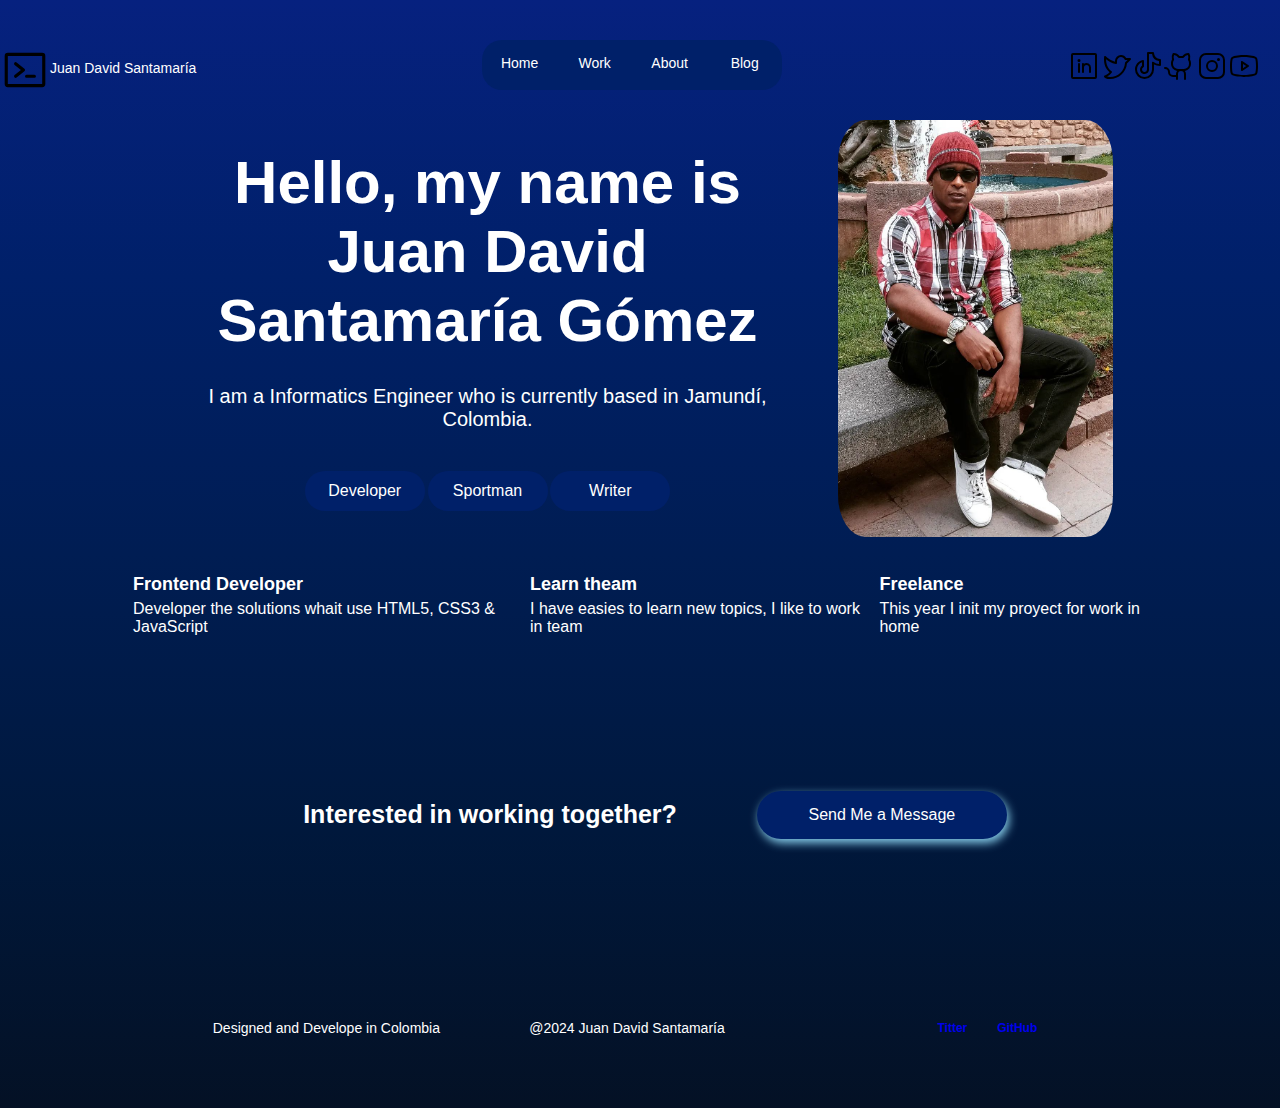
==== index.html @ 30ac2537 "Esta es mi nueva web personal como practica de lo aprendido en los cursor de PLATZI" ====
<!DOCTYPE html>
<html lang="en">
<head>
    <meta charset="UTF-8">
    <meta name="viewport" content="width=device-width, initial-scale=1.0">
    <title>Juan David Santamaría</title>
    <link rel="stylesheet" href="./style.css">
    <link rel="stylesheet" href="./css/tablet.css" media="(min-width:768px)" >
    <link rel="stylesheet" href="./css/computador.css" media="(min-width:1024px)">
    <link rel="preconnect" href="https://fonts.googleapis.com">
    <link rel="preconnect" href="https://fonts.gstatic.com" crossorigin>
    <link href="https://fonts.googleapis.com/css2?family=Roboto:wght@100&display=swap" rel="stylesheet"> 
    
</head>
<body class="color">
    <header>
        <div class="header--title">
            <img src="./assets/icons/terminal-window.svg" alt="icons terminal">
            <p>Juan David Santamaría</p>
        </div>
        <ul class="header--menu">
            <li><a href="#">Home</a></li>
            <li><a href="#">Work</a></li>
            <li><a href="#">About</a></li>
            <li><a href="#">Blog</a></li>
        </ul>
        <nav >
            <ul class="header-icons">
                <li>
                    <a href="https://www.linkedin.com/in/juan-david-santamaria/" target="_blank"><img src="./assets/icons/linkedin-logo.svg" alt="linkin"></a>
                </li>
                <li>
                    <a href="https://twitter.com/juanda4042" target="_blank"><img src="./assets/icons/twitter-logo.svg" alt="Twitter"></a>
                </li>
                <li>
                    <a href="https://www.tiktok.com/@juanito0803" target="_blank"><img src="./assets/icons/tiktok-logo.svg"  alt="tiktok"></a>
                </li>
                <li>
                    <a href="https://github.com/juanda404" target="_blank"><img src="./assets/icons/github-logo.svg" alt="github"></a>
                </li>
                <li>
                    <a href="https://www.instagram.com/juanda404/" target="_blank"><img src="./assets/icons/instagram-logo.svg" alt="Instagram"></a>
                </li>
                <li>
                    <a href="https://www.youtube.com/@jdavid404" target="_blank"><img src="./assets/icons/youtube-logo.svg" alt="Youtube"></a>
                </li>
            </ul>
        </nav>
    </header>
    <main>
        <section class="seccions">
            <div class="info--person">
                <h1>Hello, my name is Juan David Santamaría Gómez</h1>
                <p>I am a Informatics Engineer who is currently based in Jamundí, Colombia. </p>
                <div class="skill">
                    <button>Developer</button>
                    <button>Sportman</button>
                    <button>Writer</button>
                </div>
            </div>
            <figure class="container-imag">
                <img src="./assets/images/Selection_022.png" alt="Juan David">
            </figure>
        </section>
        <section class="seccions">
            <div class="container-skill-hard">
                <div class="skill-hard">
                    <h3>Frontend Developer</h3>
                    <p>Developer the solutions whait use HTML5, CSS3 & JavaScript </p>
                </div>
                <div class="skill-hard">
                    <h3>Learn theam</h3>
                    <p>I have easies to learn new topics, I like to work in team</p>
                </div>
                <div class="skill-hard">
                    <h3>Freelance</h3>
                    <p>This year I init my proyect for work in home</p>
                </div>
            </div>
        </section>
        <section class="seccions">
            <div class="contacts">
                <h2>Interested in working together?</h2>
                <a href="mailto: juandavidsantamariag@gmail.com">Send Me a Message</a>
            </div>                
        </section>
    </main>
</body>
<footer>
    <section class="top">
        <p>Designed and Develope in Colombia</p>
        <p>@2024 Juan David Santamaría</p> 
    </section>
    <section class="bottom">
        <ul>
            <li><a href="https://twitter.com/juanda4042"  target="_blank">Titter</a></li>
            <li><a href="https://github.com/juanda404"  target="_blank">GitHub</a></li>
        </ul>
    </section>
</footer>
</html>
---- style.css ----
*{
    box-sizing: border-box;
    margin: 0;
    padding: 0;
}
html{
    font-size: 62.5%;
    font-family: Verdana, Geneva, Tahoma, sans-serif
}
/*fondo de pantalla, gradiente*/
.color{
    background-image: linear-gradient(to top, #041125, #00183c, #001d53, #002069, #06217f);
}

body{
    padding-top: 20px;
}
/*Cabecera de la web*/
header{
    display: flex;
    position: relative;
    flex-direction: row;
    justify-content: space-between;
    width: 100%;
    height: 100px;
    min-width: 320px;
}

.header-icons{
    display: none;
    list-style-type: none;
}
.header--menu{
    list-style: none;
    display: flex;  
    justify-content: center;
    align-content: center;
    align-items: center;
    font-size: 1.4rem;
    background-color: #002069;
    border-radius: 20px;
    width: 240px;
    height: 50px;
    position: relative;
    top: 20px;
}
.header--menu li{
    padding-right: 10px;
    border-radius: 20px;
    width: 80px;
    height: 30px;
    text-align: center;

}

.header--menu li a{
    color: white;
    text-decoration: none;
    display: block;
    padding: 5px 0 4px 10px;
}


.header--title p{
    color: white;
}

/*Main of web*/
main{
    display: flex;
    flex-direction: column;
}
.seccions{
    margin-bottom: 30px;
    display: flex;
    flex-direction: column;
    align-items: center;
}
/*Title*/
.info--person h1{
    color: white;
    text-align: center;
    font-size: 4rem;
}
/*Information personal*/
.info--person p{
    color: white;
    text-align: center;
    font-size: 1.6rem;
    margin-bottom: 30px;
    margin-top: 30px;

}
/*Soft Skills*/
.skill{
    display: none;
}
/*Container and images */
.container-imag{
    min-width: 200px;
    max-width: 500px;
    height: auto;
}
.container-imag img{
    width: 275px;
    border-radius: 10%;
}
/*Seccion hard skills*/
.container-skill-hard{
    display: flex;
    flex-direction: column;
    justify-content: center;
    width: 80%;
}
.skill-hard{
    padding: 5px;
    color: white;
    margin-bottom: 10px;

}
.skill-hard h3{
    font-weight: 900;
    font-size: 1.8rem;
    margin-bottom: 5px;
}
.skill-hard p{
    font-size: 1.6rem;
} 
/*Seccion contacts*/
.contacts{
    height: 267px;
    display: flex;
    flex-direction: column;
    justify-content: center;
    text-align: center;
}
.contacts h2{
    color: white;
    font-size: 2.5rem;
    margin-bottom: 60px;
}
/*boton enviar contactarme*/
.seccions .contacts a{
    color: white;
    text-align: center;
    font-size: 1.6rem;
    display: block;
    padding: 15px;
    background-color: #002069;
    border-radius: 30px;
    width: 250px;
    align-self: center;
    box-shadow: 2px 4px 10px skyblue;
    text-decoration: none;
}
/*footer
.pie{
    display: flex;
    flex-direction: column;
    justify-content: center;
    align-items: center;
}
.pie p{
    color: white;
    font-size: 1.5rem;
}
*/
footer{
    display: flex;
    flex-direction: column;
    width: 100%;
    height: 130px;
    justify-content: center;
    align-items: center;
    color: white;
}
footer section{
    display: flex;
    flex-direction: column;
    margin-bottom: 30px;
    font-size: 1.4rem;
}
footer .top{
    text-align: center;
    line-height: 2.8rem;
}

footer .bottom ul{
    font-size: 1.2rem;
    font-weight: bold;
    line-height: 1.8rem;
    list-style: none;
    display: flex;
    justify-content: space-around;

}
footer .bottom ul li a{
    padding-right: 30px;
    text-decoration: none;
}
---- css/tablet.css ----
.header--title{
    display: flex;
}
.header--title img{
    width: 50px;
}
.header--title p{
    padding-top: 40px;
    font-size: 1.4rem;
}
.header--menu{
    display: none;
}
.header-icons{
    padding-right: 20px;
    padding-top: 30px;
    display: flex;
    list-style-type: none;
}
---- css/computador.css ----
.header--menu{
    display: flex;  
    justify-content: center;
    align-content: center;
    align-items: center;
    font-size: 1.4rem;
    background-color: #002069;
    border-radius: 20px;
    width: 300px;
    height: 50px;
    position: relative;
    top: 20px;
        
}
.header--menu li{
    padding-right: 10px;
    border-radius: 20px;
    width: 80px;
    height: 30px;
    text-align: center;

}

.header--menu li a{
    color: white;
    text-decoration: none;
    display: block;
    padding: 5px 0 4px 10px;
}

.header-icons{
    display: flex;
    list-style-type: none;
}
/*Menu principal*/

.seccions{
    display: flex;
    flex-direction: row;
    justify-content: center;
    gap:30px;
}

.info--person h1{
    color: white;
    text-align: center;
    font-size: 6rem;
}
/*Information personal*/
.info--person p{
    color: white;
    text-align: center;
    font-size: 2rem;
    margin-bottom: 30px;
    margin-top: 30px;

}

.seccions .info--person{
    width: 50%;
}
.skill{
    display: block;
    text-align: center;
    padding-top: 10px;
}
.skill button{
    background-color: #002069;
    height: 40px;
    width: 120px;
    font-size: 1.6rem;
    border-radius: 20px;
    border: none;
    color: white;
}

.container-skill-hard{
    display: flex;
    flex-direction: row;
}

.contacts{
    display:flex;
    flex-direction: row;
    align-items: center;
}
.contacts h2{
    display: block;
    text-align: left;
    padding: 80px 80px 20px 30px;
}

footer{
    display: flex;
    flex-direction: row;
    justify-content: space-evenly;
    width: 100%;
}
.top{
    display: flex;
    flex-direction: row;
    justify-content: space-between;
    width:40%;
}
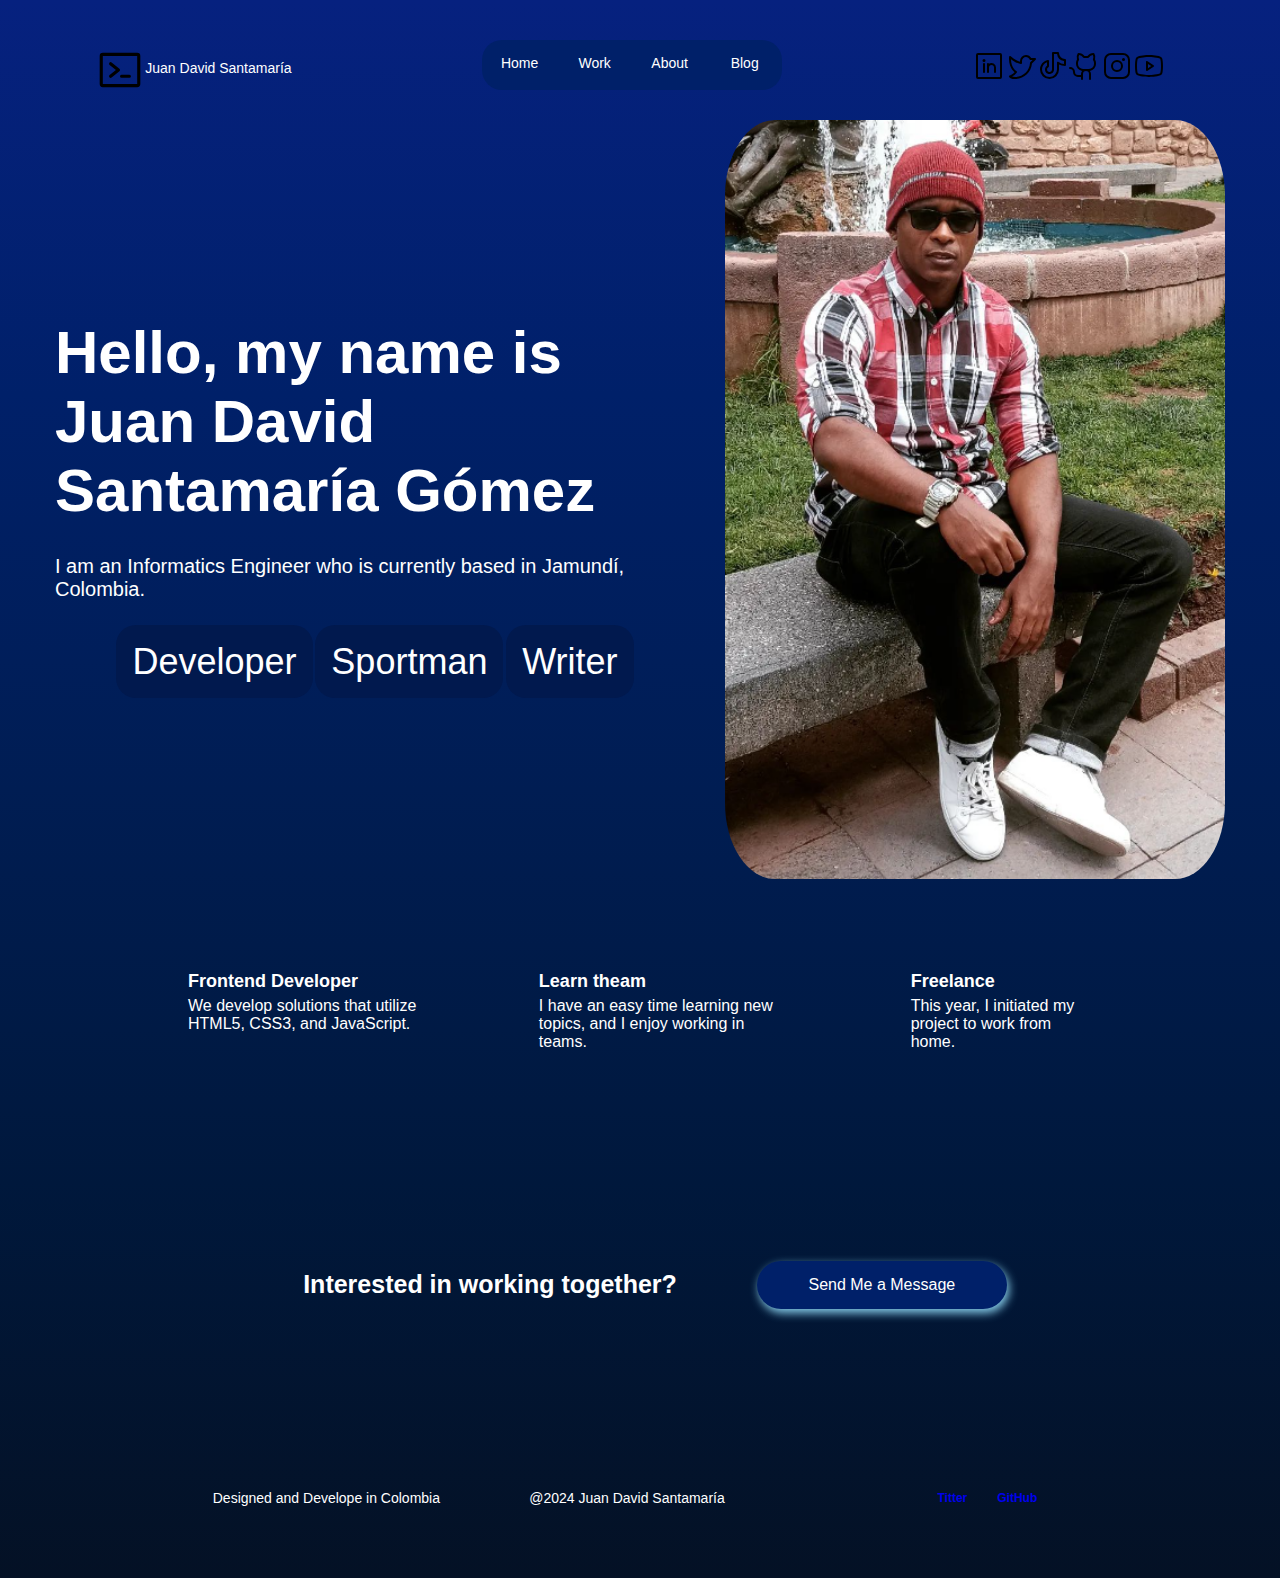
==== commit 148b7b43: "Se actualiza los botones del index y se corrige la ortografia" ====
--- a/index.html
+++ b/index.html
@@ -6,7 +6,7 @@
     <title>Juan David Santamaría</title>
     <link rel="stylesheet" href="./style.css">
     <link rel="stylesheet" href="./css/tablet.css" media="(min-width:768px)" >
-    <link rel="stylesheet" href="./css/computador.css" media="(min-width:1024px)">
+    <link rel="stylesheet" href="./css/computador.css" media="(min-width:1164px)">
     <link rel="preconnect" href="https://fonts.googleapis.com">
     <link rel="preconnect" href="https://fonts.gstatic.com" crossorigin>
     <link href="https://fonts.googleapis.com/css2?family=Roboto:wght@100&display=swap" rel="stylesheet"> 
@@ -20,9 +20,9 @@
         </div>
         <ul class="header--menu">
             <li><a href="#">Home</a></li>
-            <li><a href="#">Work</a></li>
-            <li><a href="#">About</a></li>
-            <li><a href="#">Blog</a></li>
+            <li><a href="./Work.html">Work</a></li>
+            <li><a href="./About.html">About</a></li>
+            <li><a href="https://juanda404.blogspot.com/" target="_blank">Blog</a></li>
         </ul>
         <nav >
             <ul class="header-icons">
@@ -51,11 +51,11 @@
         <section class="seccions">
             <div class="info--person">
                 <h1>Hello, my name is Juan David Santamaría Gómez</h1>
-                <p>I am a Informatics Engineer who is currently based in Jamundí, Colombia. </p>
+                <p>I am an Informatics Engineer who is currently based in Jamundí, Colombia. </p>
                 <div class="skill">
-                    <button>Developer</button>
-                    <button>Sportman</button>
-                    <button>Writer</button>
+                    <a href="#" target="_blank">Developer</a>
+                    <a href="https://exportsgym.netlify.app/" target="_blank">Sportman</a>
+                    <a href="#">Writer</a>
                 </div>
             </div>
             <figure class="container-imag">
@@ -66,15 +66,15 @@
             <div class="container-skill-hard">
                 <div class="skill-hard">
                     <h3>Frontend Developer</h3>
-                    <p>Developer the solutions whait use HTML5, CSS3 & JavaScript </p>
+                    <p>We develop solutions that utilize HTML5, CSS3, and JavaScript. </p>
                 </div>
                 <div class="skill-hard">
                     <h3>Learn theam</h3>
-                    <p>I have easies to learn new topics, I like to work in team</p>
+                    <p>I have an easy time learning new topics, and I enjoy working in teams.</p>
                 </div>
                 <div class="skill-hard">
                     <h3>Freelance</h3>
-                    <p>This year I init my proyect for work in home</p>
+                    <p>This year, I initiated my project to work from home.</p>
                 </div>
             </div>
         </section>
--- a/css/tablet.css
+++ b/css/tablet.css
@@ -1,3 +1,13 @@
+header {
+    display: flex;
+    position: relative;
+    flex-direction: row;
+    justify-content: space-around;
+    width: 100%;
+    height: 100px;
+    min-width: 320px;
+  }
+
 .header--title{
     display: flex;
 }
@@ -8,12 +18,42 @@
     padding-top: 40px;
     font-size: 1.4rem;
 }
-.header--menu{
-    display: none;
-}
+
 .header-icons{
     padding-right: 20px;
     padding-top: 30px;
     display: flex;
     list-style-type: none;
 }
+.Information .descrpcion-information{
+    display: flex;
+    flex-direction: row;
+}
+
+.Information .descrpcion-information p,.Information .descrpcion-information ul{
+    width: 501px;
+    font-size: 1.8rem;
+}
+.Information .descrpcion-information H3{
+    width: 200px;
+    font-size: 2rem;
+}
+.imagen-information img {
+    border-radius: 40px;
+    width: 705px;
+  }
+  /* paginas work and about*/
+  section .title h1 {
+    color: white;
+    text-align: center;
+    font-size: 8rem;
+  }
+  section .title p {
+    color: white;
+    text-align: center;
+    font-size: 2.6rem;
+    margin-bottom: 30px;
+    margin-top: 30px;
+  }
+
+
--- a/css/computador.css
+++ b/css/computador.css
@@ -43,13 +43,13 @@
 
 .info--person h1{
     color: white;
-    text-align: center;
+    text-align: left;
     font-size: 6rem;
 }
 /*Information personal*/
 .info--person p{
     color: white;
-    text-align: center;
+    text-align: left;
     font-size: 2rem;
     margin-bottom: 30px;
     margin-top: 30px;
@@ -59,19 +59,36 @@
 .seccions .info--person{
     width: 50%;
 }
-.skill{
+
+.container-imag img{
+    width: 500px;
+    border-radius: 10%;
+}
+
+
+.skill{   
+    
     display: block;
     text-align: center;
     padding-top: 10px;
+
 }
-.skill button{
-    background-color: #002069;
-    height: 40px;
-    width: 120px;
-    font-size: 1.6rem;
+ .skill a {
+    background-color: #01194e;
+    font-size: 3.6rem;
     border-radius: 20px;
-    border: none;
+    text-decoration: none;
     color: white;
+    padding: 16px;
+  
+
+}
+
+.skill-hard{
+    padding: 60px;
+    color: white;
+    margin-bottom: 10px;
+
 }
 
 .container-skill-hard{
@@ -101,4 +118,14 @@
     flex-direction: row;
     justify-content: space-between;
     width:40%;
+}
+
+/*Estilos para about*/
+.Information .descrpcion-information p,.Information .descrpcion-information ul{
+    width: 1024px;
+    font-size: 1.8rem;
+}
+.Information .descrpcion-information H3{
+    width: 200px;
+    font-size: 2rem;
 }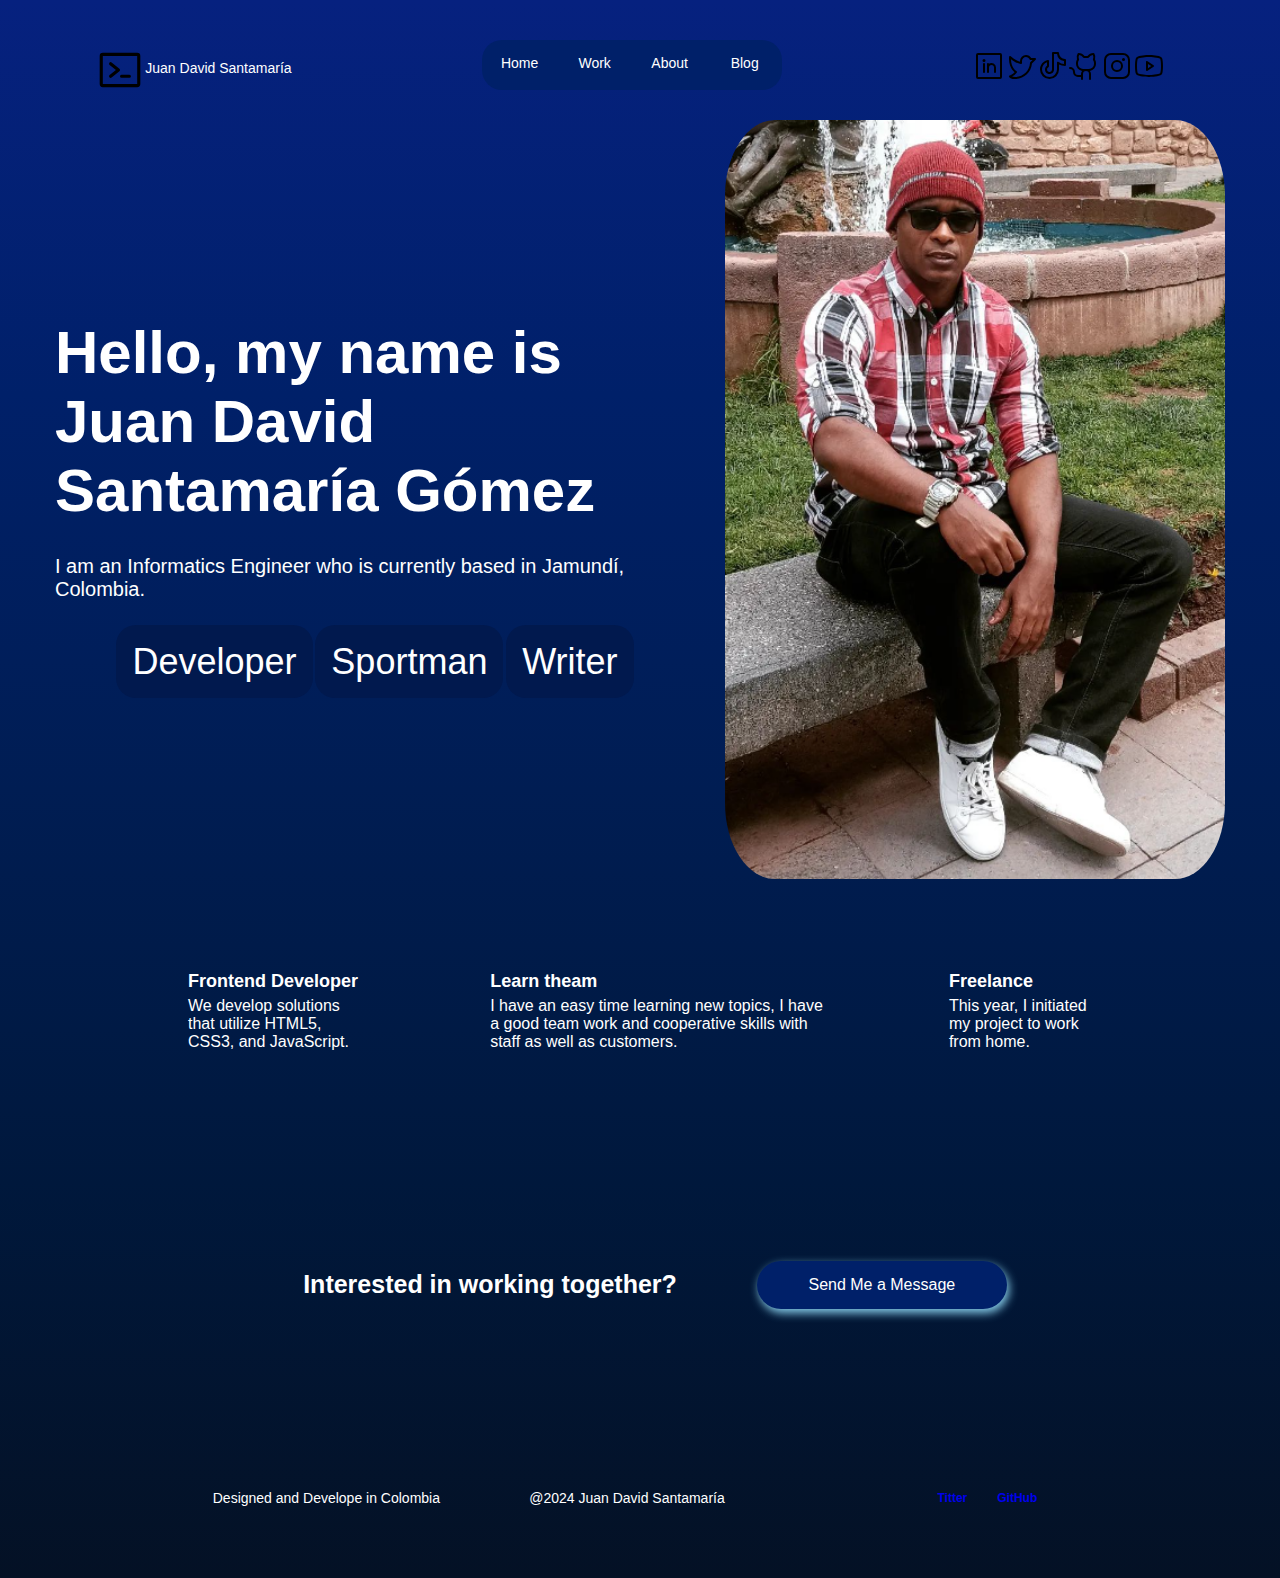
==== commit ac6700cc: "aplico otra correccion de ortografia" ====
--- a/index.html
+++ b/index.html
@@ -70,7 +70,7 @@
                 </div>
                 <div class="skill-hard">
                     <h3>Learn theam</h3>
-                    <p>I have an easy time learning new topics, and I enjoy working in teams.</p>
+                    <p>I have an easy time learning new topics, I have a good team work and cooperative skills with staff as well as customers.</p>
                 </div>
                 <div class="skill-hard">
                     <h3>Freelance</h3>
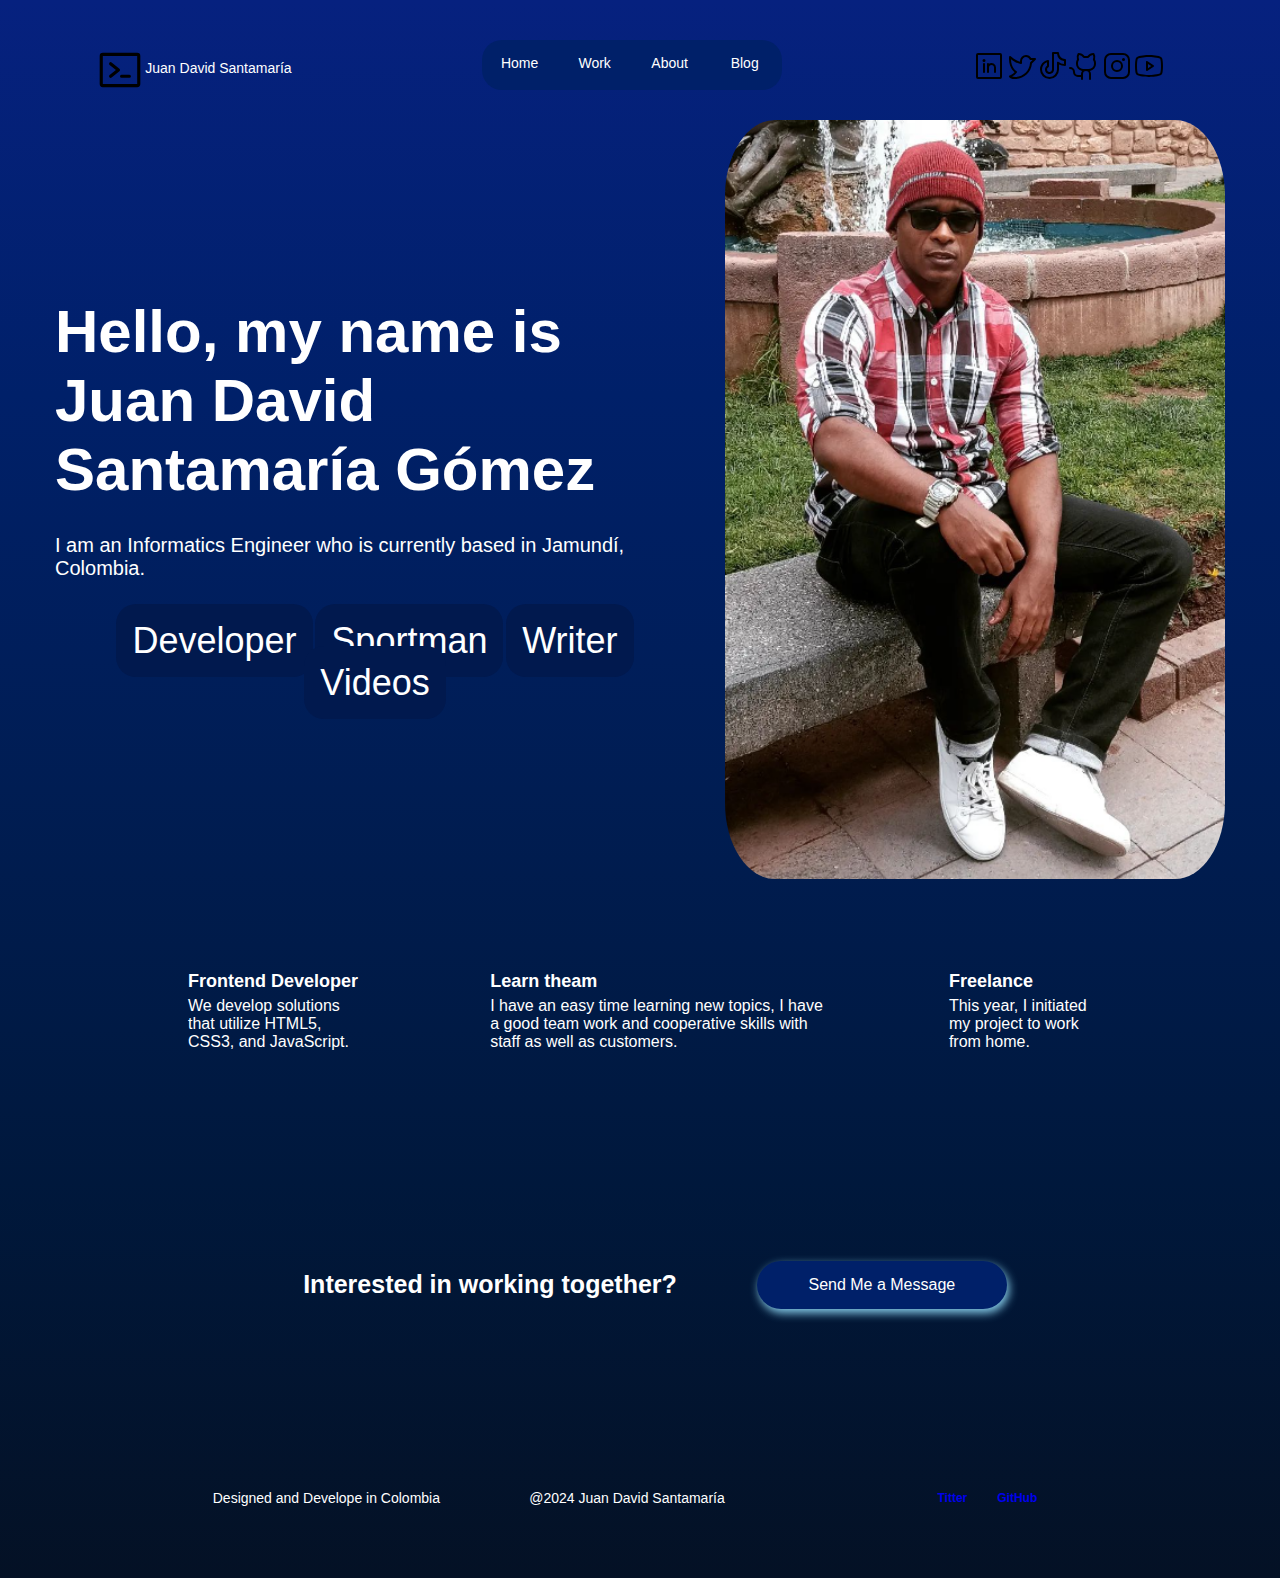
==== commit 3f0324e3: "se adiciona link a videos en pantalla principal" ====
--- a/index.html
+++ b/index.html
@@ -56,6 +56,7 @@
                     <a href="#" target="_blank">Developer</a>
                     <a href="https://exportsgym.netlify.app/" target="_blank">Sportman</a>
                     <a href="#">Writer</a>
+                    <a href="https://guide-quick-gym.netlify.app/" target="_blank">Videos</a>
                 </div>
             </div>
             <figure class="container-imag">
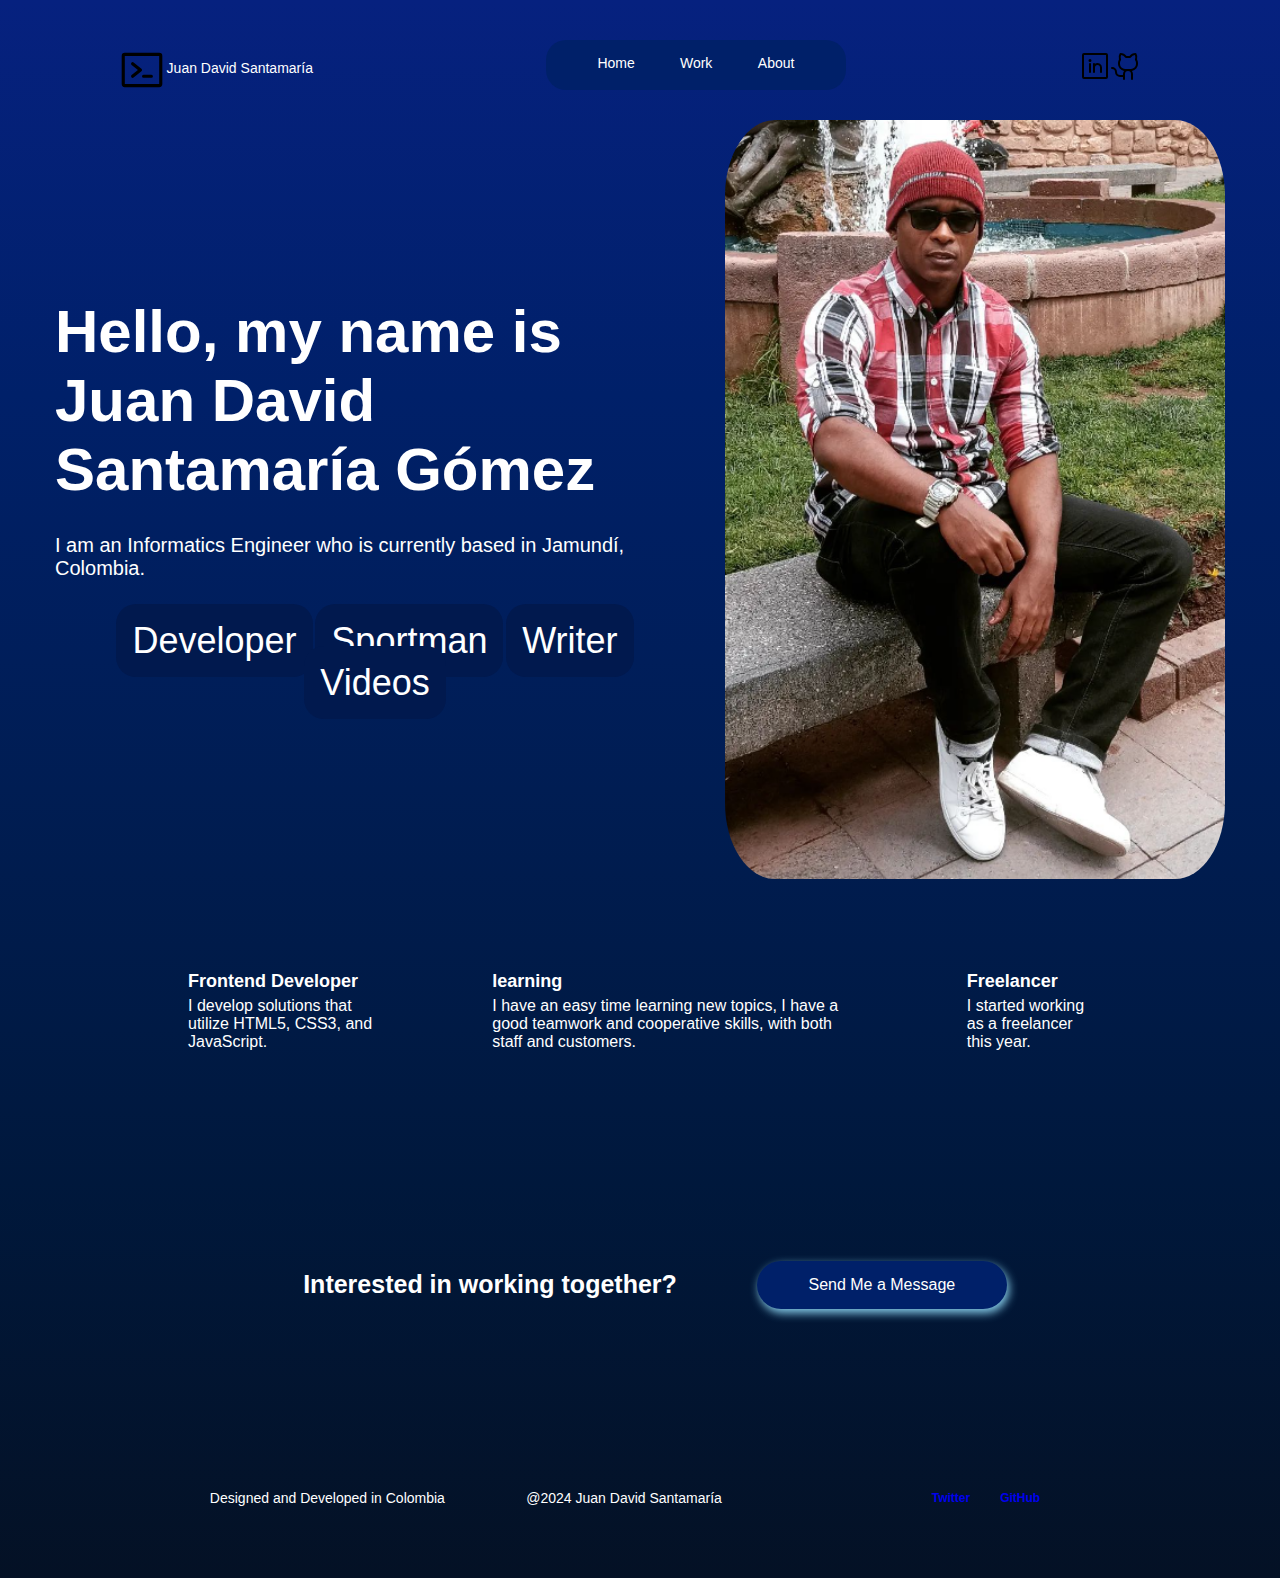
==== commit 38489a8e: "se realiza ajuste de ortografia, se elmininan links a redes sociales personales" ====
--- a/index.html
+++ b/index.html
@@ -22,7 +22,6 @@
             <li><a href="#">Home</a></li>
             <li><a href="./Work.html">Work</a></li>
             <li><a href="./About.html">About</a></li>
-            <li><a href="https://juanda404.blogspot.com/" target="_blank">Blog</a></li>
         </ul>
         <nav >
             <ul class="header-icons">
@@ -30,19 +29,7 @@
                     <a href="https://www.linkedin.com/in/juan-david-santamaria/" target="_blank"><img src="./assets/icons/linkedin-logo.svg" alt="linkin"></a>
                 </li>
                 <li>
-                    <a href="https://twitter.com/juanda4042" target="_blank"><img src="./assets/icons/twitter-logo.svg" alt="Twitter"></a>
-                </li>
-                <li>
-                    <a href="https://www.tiktok.com/@juanito0803" target="_blank"><img src="./assets/icons/tiktok-logo.svg"  alt="tiktok"></a>
-                </li>
-                <li>
                     <a href="https://github.com/juanda404" target="_blank"><img src="./assets/icons/github-logo.svg" alt="github"></a>
-                </li>
-                <li>
-                    <a href="https://www.instagram.com/juanda404/" target="_blank"><img src="./assets/icons/instagram-logo.svg" alt="Instagram"></a>
-                </li>
-                <li>
-                    <a href="https://www.youtube.com/@jdavid404" target="_blank"><img src="./assets/icons/youtube-logo.svg" alt="Youtube"></a>
                 </li>
             </ul>
         </nav>
@@ -67,15 +54,15 @@
             <div class="container-skill-hard">
                 <div class="skill-hard">
                     <h3>Frontend Developer</h3>
-                    <p>We develop solutions that utilize HTML5, CSS3, and JavaScript. </p>
+                    <p>I develop solutions that utilize HTML5, CSS3, and JavaScript. </p>
                 </div>
                 <div class="skill-hard">
-                    <h3>Learn theam</h3>
-                    <p>I have an easy time learning new topics, I have a good team work and cooperative skills with staff as well as customers.</p>
+                    <h3>learning</h3>
+                    <p>I have an easy time learning new topics, I have a good teamwork and cooperative skills, with both staff and customers.</p>
                 </div>
                 <div class="skill-hard">
-                    <h3>Freelance</h3>
-                    <p>This year, I initiated my project to work from home.</p>
+                    <h3>Freelancer</h3>
+                    <p>I started working as a freelancer this year.</p>
                 </div>
             </div>
         </section>
@@ -89,12 +76,12 @@
 </body>
 <footer>
     <section class="top">
-        <p>Designed and Develope in Colombia</p>
+        <p>Designed and Developed in Colombia</p>
         <p>@2024 Juan David Santamaría</p> 
     </section>
     <section class="bottom">
         <ul>
-            <li><a href="https://twitter.com/juanda4042"  target="_blank">Titter</a></li>
+            <li><a href="https://twitter.com/juanda4042"  target="_blank">Twitter</a></li>
             <li><a href="https://github.com/juanda404"  target="_blank">GitHub</a></li>
         </ul>
     </section>
